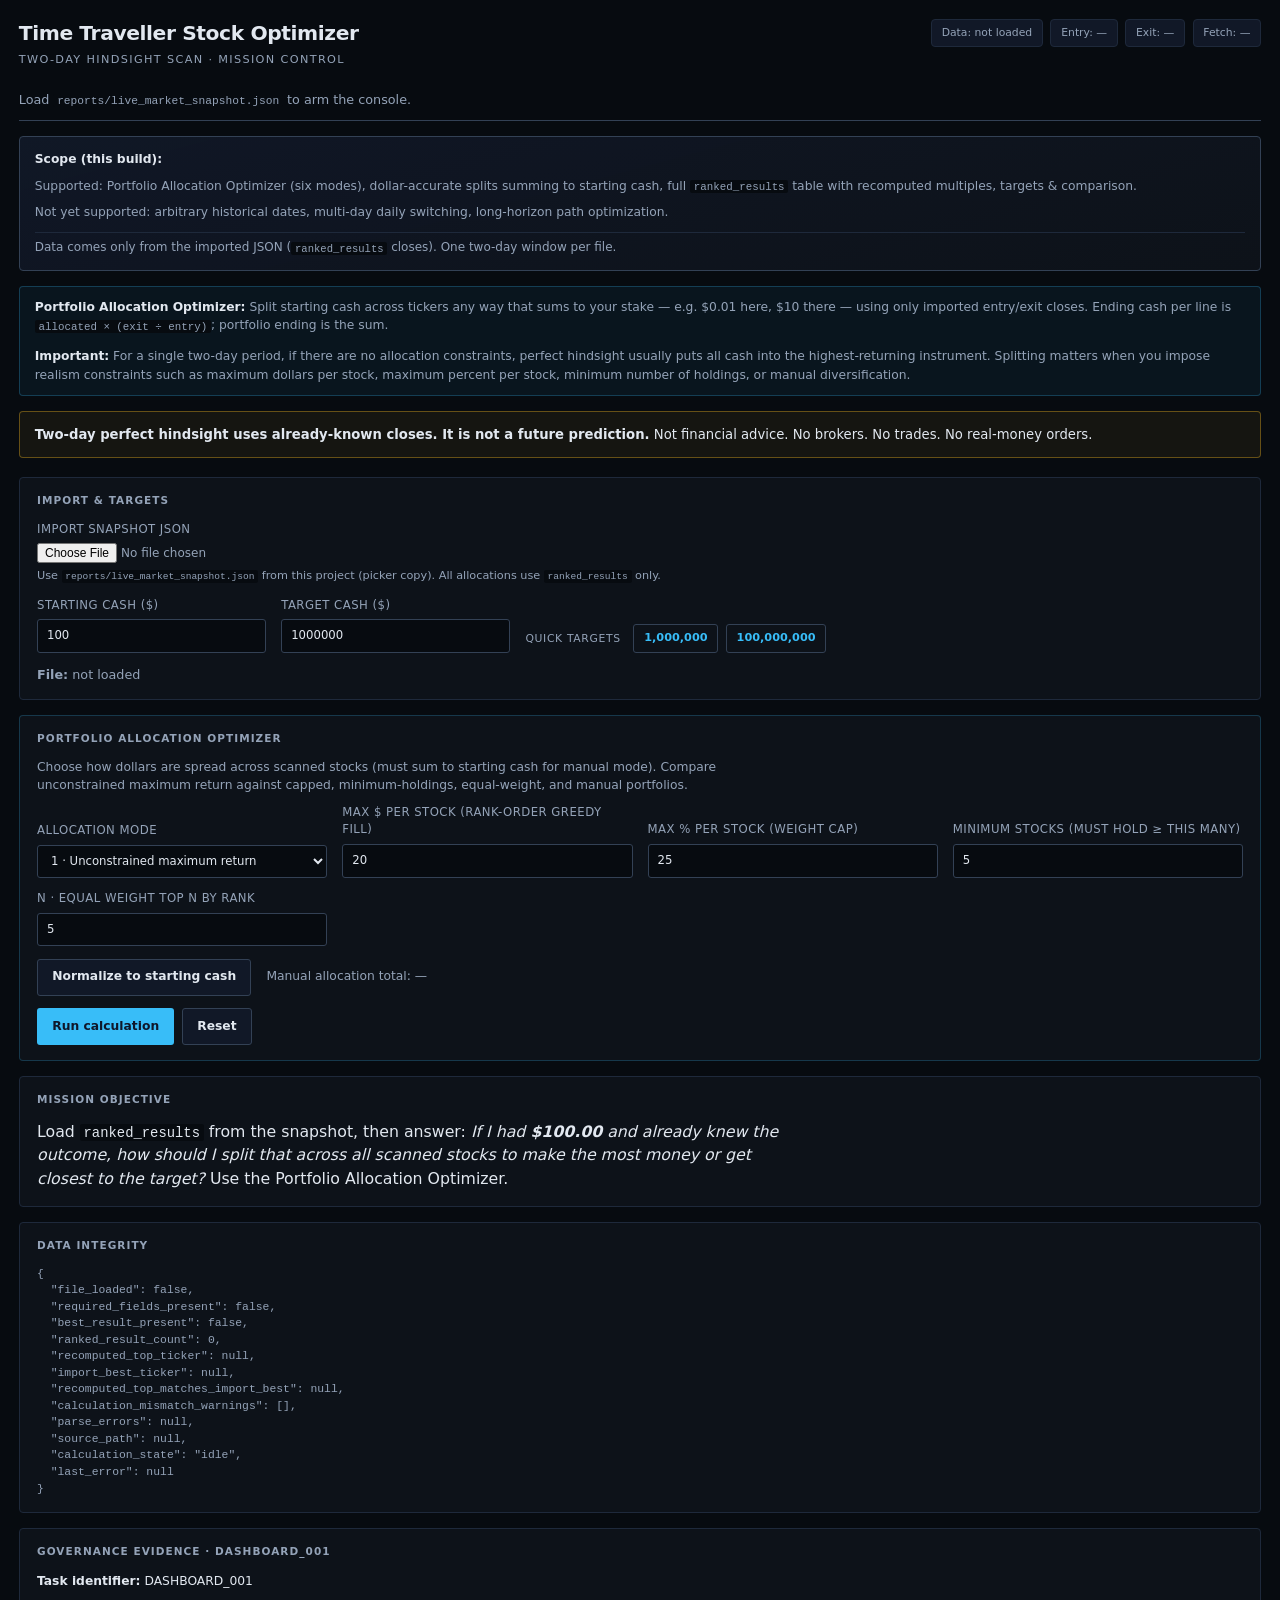
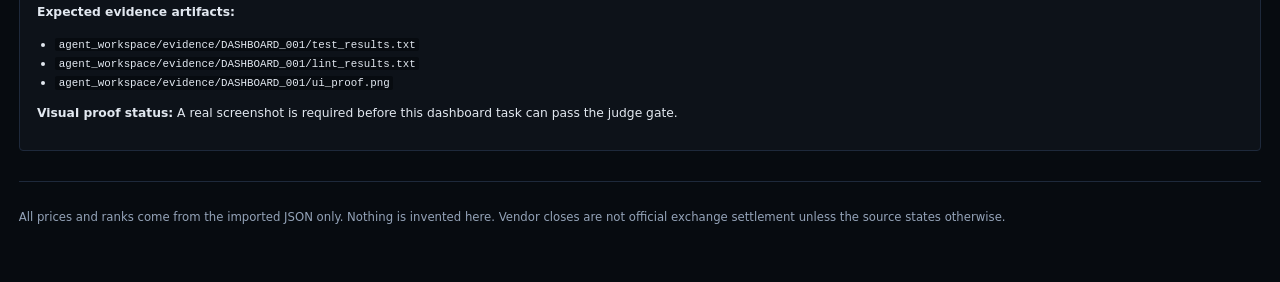
==== web/index.html @ 2f9b4050 "DASHBOARD_001: add target failure analysis and search-harder panel Co-authored-by: Cursor <cursorage" ====
<!DOCTYPE html>
<html lang="en">
<head>
  <meta charset="utf-8" />
  <meta name="viewport" content="width=device-width, initial-scale=1" />
  <title>Time Traveller Stock Optimizer · Portfolio Allocation</title>
  <link rel="stylesheet" href="./styles.css" />
</head>
<body class="war-room">
  <a class="skip-link" href="#main-controls">Skip to controls</a>

  <header class="command-header" id="commandHeader">
    <div class="command-header-top">
      <div class="brand-lockup">
        <div class="brand-title">Time Traveller Stock Optimizer</div>
        <div class="brand-sub">Two-Day Hindsight Scan · Mission control</div>
      </div>
      <div class="command-header-chips" id="commandHeaderChips"></div>
      <div class="command-header-meta" id="commandHeaderMeta"></div>
    </div>
    <p class="universe-line" id="universeSummary">Load <code>reports/live_market_snapshot.json</code> to arm the console.</p>
  </header>

  <section class="banner-scope" id="scopeBanner" role="status">
    <div class="banner-scope-inner">
      <strong>Scope (this build):</strong>
      <span class="scope-supported">
        Supported: Portfolio Allocation Optimizer (six modes), dollar-accurate splits summing to starting cash, full <code>ranked_results</code> table with recomputed multiples, targets &amp; comparison.
      </span>
      <span class="scope-unsupported">
        Not yet supported: arbitrary historical dates, multi-day daily switching, long-horizon path optimization.
      </span>
      <span class="scope-note">
        Data comes only from the imported JSON (<code>ranked_results</code> closes). One two-day window per file.
      </span>
    </div>
  </section>

  <section class="banner-split-math" role="note">
    <p class="banner-lead">
      <strong>Portfolio Allocation Optimizer:</strong>
      Split starting cash across tickers any way that sums to your stake — e.g. $0.01 here, $10 there — using only imported entry/exit closes. Ending cash per line is <code>allocated × (exit ÷ entry)</code>; portfolio ending is the sum.
    </p>
    <p>
      <strong>Important:</strong> For a single two-day period, if there are no allocation constraints, perfect hindsight usually puts all cash into the highest-returning instrument.
      Splitting matters when you impose realism constraints such as maximum dollars per stock, maximum percent per stock, minimum number of holdings, or manual diversification.
    </p>
  </section>

  <section class="banner-hindsight" role="alert">
    <strong>Two-day perfect hindsight uses already-known closes. It is not a future prediction.</strong>
    Not financial advice. No brokers. No trades. No real-money orders.
  </section>

  <main id="main-controls">
    <section class="panel panel-controls" aria-labelledby="import-heading">
      <h2 id="import-heading" class="panel-heading">Import &amp; targets</h2>
      <div class="controls-grid controls-grid-tight">
        <label class="ctl-file ctl-file-span">
          Import snapshot JSON
          <input type="file" id="fileInput" accept=".json,application/json" />
          <span class="ctl-hint">
            Use <code>reports/live_market_snapshot.json</code> from this project (picker copy). All allocations use <code>ranked_results</code> only.
          </span>
        </label>
        <label>
          Starting cash ($)
          <input type="number" id="startCash" value="100" min="0.01" step="any" />
        </label>
        <label>
          Target cash ($)
          <input type="number" id="targetCash" value="1000000" min="0.01" step="any" />
        </label>
        <div class="quick-targets">
          <span class="quick-label">Quick targets</span>
          <button type="button" class="btn btn-ghost" id="btnTarget1M">1,000,000</button>
          <button type="button" class="btn btn-ghost" id="btnTarget100M">100,000,000</button>
        </div>
      </div>
      <p class="load-status" id="loadStatus"><strong>File:</strong> not loaded</p>
    </section>

    <section class="panel panel-controls panel-optimizer" aria-labelledby="optimizer-heading">
      <h2 id="optimizer-heading" class="panel-heading">Portfolio Allocation Optimizer</h2>
      <p class="panel-sub optimizer-intro">
        Choose how dollars are spread across scanned stocks (must sum to starting cash for manual mode). Compare unconstrained maximum return against capped, minimum-holdings, equal-weight, and manual portfolios.
      </p>
      <div class="controls-grid controls-grid-wide">
        <label>
          Allocation mode
          <select id="allocMode">
            <option value="unconstrained_max">1 · Unconstrained maximum return</option>
            <option value="max_dollars">2 · Maximum dollars per stock</option>
            <option value="max_pct">3 · Maximum percent per stock</option>
            <option value="min_stocks">4 · Minimum number of stocks</option>
            <option value="equal">5 · Equal weight top N</option>
            <option value="manual">6 · Manual allocation ($)</option>
          </select>
        </label>
        <label id="wrapAllocMaxDollars">
          Max $ per stock (rank-order greedy fill)
          <input type="number" id="allocMaxDollars" value="20" min="0.01" step="any" />
        </label>
        <label id="wrapAllocMaxPct">
          Max % per stock (weight cap)
          <input type="number" id="allocMaxPct" value="25" min="0.01" max="100" step="0.1" />
        </label>
        <label id="wrapAllocMinStocks">
          Minimum stocks (must hold ≥ this many)
          <input type="number" id="allocMinStocks" value="5" min="1" step="1" />
        </label>
        <label id="wrapAllocTopN">
          N · equal weight top N by rank
          <input type="number" id="allocTopN" value="5" min="1" step="1" />
        </label>
        <div class="alloc-actions ctl-span">
          <button type="button" class="btn btn-secondary" id="btnNormalize">Normalize to starting cash</button>
          <span class="alloc-total" id="allocTotalDisplay">Manual allocation total: —</span>
          <span class="alloc-warn" id="allocWarn" hidden></span>
        </div>
        <div class="btn-row-actions ctl-span">
          <button type="button" class="btn btn-primary" id="btnRun">Run calculation</button>
          <button type="button" class="btn btn-secondary" id="btnReset">Reset</button>
        </div>
      </div>
    </section>

    <section class="panel panel-objective" id="missionObjectivePanel">
      <h2 class="panel-heading">Mission objective</h2>
      <p class="objective-lead" id="missionObjectiveText">
        Load the snapshot, then allocate starting cash across all scanned stocks using the optimizer.
      </p>
    </section>

    <section class="panel panel-hidden" id="comparisonSection">
      <h2 class="panel-heading">Allocation comparison (all modes)</h2>
      <p class="panel-sub">
        Same imported multiples as the ranked table. Largest allocation shows dollars to a single name under each method.
      </p>
      <div class="table-scroll">
        <table class="data-table dense" id="comparisonTable">
          <thead>
            <tr>
              <th>Method</th>
              <th># stocks</th>
              <th>Largest allocation ($)</th>
              <th>Ending cash</th>
              <th>Return multiple</th>
              <th>% return</th>
              <th>Target achieved</th>
              <th>Distance from target</th>
            </tr>
          </thead>
          <tbody id="comparisonBody"></tbody>
        </table>
      </div>
    </section>

    <section class="panel panel-hidden panel-target-any" id="targetAnyModeSection">
      <h2 class="panel-heading">Target · all modes</h2>
      <div id="targetAnyModeBanner" class="target-any-banner"></div>
    </section>

    <section class="panel panel-hidden panel-target-failure" id="targetFailureSection" aria-labelledby="target-failure-heading">
      <h2 id="target-failure-heading" class="panel-heading">Target failure analysis</h2>
      <p class="panel-sub">
        Below applies when your target cash is not met using only the imported two-day outcomes and the tested allocation rules.
      </p>
      <div id="targetFailureInner" class="target-failure-inner"></div>
    </section>

    <section class="panel panel-hidden panel-search-harder" id="searchHarderSection" aria-labelledby="search-harder-heading">
      <h2 id="search-harder-heading" class="panel-heading">What data would be needed to search harder?</h2>
      <p class="panel-sub">
        The dashboard does not implement these capabilities unless they are explicitly added as tasks. This is a checklist for future data or product scope, not an offer of functionality.
      </p>
      <ul class="search-harder-list">
        <li>Broader stock universe</li>
        <li>Penny stocks / microcaps if allowed</li>
        <li>Global equities</li>
        <li>Options data</li>
        <li>Leveraged products if explicitly allowed</li>
        <li>Intraday open/high/low/close data</li>
        <li>Longer date ranges</li>
        <li>Daily switching across many days</li>
        <li>Short-selling mode if explicitly allowed</li>
        <li>Leverage mode if explicitly allowed</li>
      </ul>
    </section>

    <section class="panel panel-hidden" id="bestCommandSection">
      <h2 class="panel-heading">Optimizer results</h2>
      <div id="bestCommandInner" class="optimizer-results-wrap"></div>
      <div id="calcWarnings" class="calc-warnings" hidden></div>
    </section>

    <section class="panel panel-hidden" id="allocationDetailSection">
      <h2 class="panel-heading">Allocation line items (active mode)</h2>
      <p class="panel-sub">
        <code>return_multiple = exit_close ÷ entry_close</code>;
        <code>ending_cash = allocated_cash × return_multiple</code>;
        <code>profit = ending_cash − allocated_cash</code>.
      </p>
      <div class="table-scroll">
        <table class="data-table dense data-table-wide" id="allocationDetailTable">
          <thead>
            <tr>
              <th>Ticker</th>
              <th>Name</th>
              <th>Rank</th>
              <th>Allocated ($)</th>
              <th>Alloc %</th>
              <th>Entry close</th>
              <th>Exit close</th>
              <th>Return multiple</th>
              <th>Ending ($)</th>
              <th>Profit ($)</th>
              <th>Caveats</th>
            </tr>
          </thead>
          <tbody id="allocationDetailBody"></tbody>
        </table>
      </div>
      <div id="allocationPortfolioSummary" class="allocation-portfolio-summary"></div>
    </section>

    <section class="panel panel-hidden" id="targetRealitySection">
      <h2 class="panel-heading">Target reality check (active mode)</h2>
      <div id="targetRealityInner" class="reality-grid"></div>
      <p class="target-status-line" id="targetStatusLine" aria-live="polite"></p>
      <p class="panel-sub target-million-note">
        Example: $100 → $1,000,000 requires a <strong>10,000×</strong> portfolio multiple (<code>target ÷ start</code>). The dashboard evaluates whether any comparison mode reaches the target using imported outcomes only.
      </p>
    </section>

    <section class="panel panel-hidden" id="rankedSection">
      <div class="ranked-toolbar">
        <h2 class="panel-heading inline-heading">Ranked results (full import)</h2>
        <label class="search-wrap">
          Highlight filter
          <input type="search" id="rankedSearch" placeholder="Filter rows (all rows stay in DOM)…" autocomplete="off" />
        </label>
        <label>
          Sort display by
          <select id="rankedSort">
            <option value="rank">Rank</option>
            <option value="ticker">Ticker (A–Z)</option>
            <option value="pct_desc">Percentage return (high → low)</option>
            <option value="cash_desc">Ending cash (high → low)</option>
          </select>
        </label>
      </div>
      <p class="ranked-note">Every <code>ranked_results</code> row is listed. Multiples are recomputed from imported closes. Enter <strong>Manual ($)</strong> when manual mode is selected; totals must match starting cash.</p>
      <div class="table-scroll table-scroll-tall">
        <table class="data-table dense" id="rankedTable">
          <thead>
            <tr>
              <th>Rank</th>
              <th>Ticker</th>
              <th>Name</th>
              <th>Exchange</th>
              <th>Entry close</th>
              <th>Exit close</th>
              <th>% return</th>
              <th>Return multiple</th>
              <th>Ending cash (100% hypothetical)</th>
              <th>Manual ($)</th>
              <th>Source</th>
              <th>Caveats</th>
            </tr>
          </thead>
          <tbody id="rankedBody"></tbody>
        </table>
      </div>
    </section>

    <section class="panel panel-hidden" id="sourceAuditSection">
      <h2 class="panel-heading">Source audit</h2>
      <div class="audit-columns" id="sourceAuditInner"></div>
    </section>

    <section class="panel panel-data-integrity">
      <h2 class="panel-heading">Data integrity</h2>
      <pre id="integrityBody" class="mono-block"></pre>
    </section>

    <section class="panel panel-governance">
      <h2 class="panel-heading">Governance evidence · DASHBOARD_001</h2>
      <div id="governanceInner" class="gov-grid"></div>
    </section>
  </main>

  <footer class="war-footer">
    <p>
      All prices and ranks come from the imported JSON only. Nothing is invented here.
      Vendor closes are not official exchange settlement unless the source states otherwise.
    </p>
  </footer>

  <script src="./app.js" defer></script>
</body>
</html>
---- web/styles.css ----
/* Time Traveller Stock Optimizer — war-room / mission-control dashboard */

:root {
  --bg-deep: #070b10;
  --bg-panel: #0d1219;
  --bg-elevated: #111827;
  --border: #1e293b;
  --border-accent: #334155;
  --text: #e2e8f0;
  --text-dim: #94a3b8;
  --accent: #38bdf8;
  --accent-dim: rgba(56, 189, 248, 0.12);
  --good: #34d399;
  --bad: #f87171;
  --warn: #fbbf24;
  --grid-gap: 1rem;
  font-family: "Segoe UI", system-ui, -apple-system, sans-serif;
  font-size: 15px;
  background: var(--bg-deep);
  color: var(--text);
  line-height: 1.45;
}

* {
  box-sizing: border-box;
}

body.war-room {
  margin: 0;
  min-height: 100vh;
  padding: 0 1.25rem 3rem;
}

.skip-link {
  position: absolute;
  left: -999px;
  top: auto;
  width: 1px;
  height: 1px;
  overflow: hidden;
}

.skip-link:focus {
  left: 8px;
  top: 8px;
  width: auto;
  height: auto;
  padding: 0.5rem 1rem;
  background: var(--accent);
  color: #0f172a;
  z-index: 999;
}

.command-header {
  padding: 1.25rem 0 0.75rem;
  border-bottom: 1px solid var(--border-accent);
  margin-bottom: 1rem;
}

.command-header-top {
  display: grid;
  grid-template-columns: 1fr auto;
  gap: 0.75rem 1.25rem;
  align-items: start;
}

@media (max-width: 960px) {
  .command-header-top {
    grid-template-columns: 1fr;
  }
}

.command-header-meta {
  grid-column: 1 / -1;
  font-size: 0.72rem;
  color: var(--text-dim);
  text-transform: uppercase;
  letter-spacing: 0.08em;
}

.header-meta-line {
  display: inline-block;
}

.ctl-file-span {
  grid-column: 1 / -1;
}

.brand-title {
  font-size: 1.35rem;
  font-weight: 700;
  letter-spacing: -0.02em;
}

.brand-sub {
  font-size: 0.75rem;
  text-transform: uppercase;
  letter-spacing: 0.12em;
  color: var(--text-dim);
  margin-top: 0.25rem;
}

.command-header-chips {
  display: flex;
  flex-wrap: wrap;
  gap: 0.5rem;
  justify-content: flex-end;
  justify-self: end;
  align-self: start;
}

.chip {
  font-size: 0.72rem;
  padding: 0.35rem 0.65rem;
  border-radius: 4px;
  border: 1px solid var(--border);
  background: var(--bg-elevated);
  color: var(--text-dim);
  font-variant-numeric: tabular-nums;
}

.chip-ok {
  border-color: rgba(52, 211, 153, 0.4);
  color: var(--good);
}

.chip-warn {
  border-color: rgba(251, 191, 36, 0.5);
  color: var(--warn);
}

.chip-bad {
  border-color: rgba(248, 113, 113, 0.5);
  color: var(--bad);
}

.universe-line {
  margin: 0.75rem 0 0;
  font-size: 0.85rem;
  color: var(--text-dim);
  max-width: 85ch;
}

.banner-scope {
  margin-bottom: 1rem;
  padding: 0.85rem 1rem;
  border: 1px solid var(--border-accent);
  background: linear-gradient(165deg, rgba(17, 24, 39, 0.95), var(--bg-panel));
  font-size: 0.82rem;
  border-radius: 4px;
  color: var(--text-dim);
  line-height: 1.55;
}

.banner-scope-inner {
  display: flex;
  flex-direction: column;
  gap: 0.5rem;
}

.banner-scope strong {
  color: var(--text);
}

.scope-supported,
.scope-unsupported,
.scope-note {
  display: block;
}

.scope-note {
  padding-top: 0.35rem;
  border-top: 1px solid var(--border);
  margin-top: 0.15rem;
  font-size: 0.8rem;
}

.banner-split-math {
  margin-bottom: 1rem;
  padding: 0.75rem 1rem;
  border: 1px solid rgba(56, 189, 248, 0.25);
  background: rgba(56, 189, 248, 0.06);
  font-size: 0.82rem;
  line-height: 1.5;
  border-radius: 4px;
  color: var(--text-dim);
}

.banner-split-math strong {
  color: var(--text);
}

.target-status-line {
  margin: 0.85rem 0 0;
  font-size: 0.92rem;
}

.status-ok {
  color: var(--good);
}

.status-no {
  color: var(--warn);
}

.banner-hindsight {
  margin-bottom: 1.25rem;
  padding: 0.85rem 1rem;
  border: 1px solid rgba(251, 191, 36, 0.35);
  background: rgba(251, 191, 36, 0.06);
  font-size: 0.88rem;
  border-radius: 4px;
}

main {
  max-width: 1600px;
  margin: 0 auto;
}

.panel {
  background: var(--bg-panel);
  border: 1px solid var(--border);
  border-radius: 4px;
  padding: 1rem 1.15rem;
  margin-bottom: 1rem;
}

.panel-hidden {
  display: none !important;
}

.panel-heading {
  margin: 0 0 0.85rem;
  font-size: 0.7rem;
  text-transform: uppercase;
  letter-spacing: 0.1em;
  color: var(--text-dim);
  font-weight: 600;
}

.inline-heading {
  display: inline-block;
  margin-right: 1rem;
  margin-bottom: 0.5rem;
}

.controls-grid {
  display: grid;
  grid-template-columns: repeat(auto-fill, minmax(200px, 1fr));
  gap: 0.85rem 1rem;
  align-items: end;
}

.controls-grid .ctl-span,
.alloc-actions.ctl-span {
  grid-column: 1 / -1;
}

.alloc-actions {
  display: flex;
  flex-wrap: wrap;
  align-items: center;
  gap: 0.65rem 1rem;
}

.alloc-total {
  font-size: 0.82rem;
  color: var(--text-dim);
  font-variant-numeric: tabular-nums;
}

.alloc-warn {
  font-size: 0.82rem;
  color: var(--warn);
}

.ranked-note {
  font-size: 0.78rem;
  color: var(--text-dim);
  margin: 0 0 0.5rem;
  max-width: 95ch;
}

.table-scroll-tall {
  max-height: min(70vh, 900px);
  overflow: auto;
}

.row-filter-hide {
  display: none;
}

.row-import-best td {
  box-shadow: inset 3px 0 0 var(--warn);
}

.row-recomputed-top td:first-child {
  box-shadow: inset 3px 0 0 var(--good);
}

.cell-muted {
  color: var(--text-dim);
  font-style: italic;
}

.active-mode-desc,
.weight-breakdown,
.split-note {
  margin: 0 0 0.65rem;
  font-size: 0.84rem;
  color: var(--text-dim);
  max-width: 90ch;
}

.split-note {
  color: var(--accent);
}

.proof-box {
  margin: 0 0 0.85rem;
  padding: 0.75rem 1rem;
  font-size: 0.84rem;
  line-height: 1.5;
  background: var(--accent-dim);
  border-left: 3px solid var(--accent);
  border-radius: 4px;
  max-width: 95ch;
  color: var(--text);
}

.proof-box p {
  margin: 0 0 0.5rem;
}

.proof-box p:last-child {
  margin-bottom: 0;
}

.allocation-portfolio-summary {
  margin-top: 0.65rem;
  padding-top: 0.55rem;
  border-top: 1px solid var(--border);
  font-size: 0.84rem;
  color: var(--text-dim);
}

.allocation-portfolio-summary p {
  margin: 0;
}

.panel-sub {
  margin: 0 0 0.75rem;
  font-size: 0.82rem;
  color: var(--text-dim);
}

.banner-split-math .banner-lead {
  margin: 0 0 0.65rem;
}

.banner-split-math p:last-child {
  margin-bottom: 0;
}

.controls-grid-tight {
  grid-template-columns: repeat(auto-fill, minmax(200px, 1fr));
}

.panel-optimizer {
  border-color: rgba(56, 189, 248, 0.22);
}

.optimizer-intro {
  margin-top: 0;
}

.optimizer-results-wrap {
  display: flex;
  flex-direction: column;
  gap: 0.75rem;
}

.best-single-block {
  padding: 0.65rem 0.85rem;
  border: 1px solid var(--border-accent);
  border-radius: 4px;
  background: var(--bg-elevated);
}

.optimizer-subhead {
  margin: 0 0 0.5rem;
  font-size: 0.92rem;
  font-weight: 600;
  color: var(--accent);
}

.metric-row {
  display: grid;
  grid-template-columns: repeat(auto-fill, minmax(140px, 1fr));
  gap: 0.5rem 1rem;
  margin: 0;
}

.metric-row dt {
  margin: 0;
  font-size: 0.65rem;
  text-transform: uppercase;
  letter-spacing: 0.06em;
  color: var(--text-dim);
}

.metric-row dd {
  margin: 0;
  font-weight: 600;
  font-variant-numeric: tabular-nums;
}

.target-any-banner .target-nohit {
  color: var(--warn);
}

.panel-target-failure {
  border-color: rgba(251, 191, 36, 0.28);
  background: linear-gradient(180deg, rgba(251, 191, 36, 0.05), var(--bg-panel));
}

.target-failure-inner {
  font-size: 0.84rem;
  line-height: 1.55;
  color: var(--text-dim);
}

.target-failure-callout {
  margin: 0 0 1rem;
  padding: 0.75rem 1rem;
  border-left: 3px solid var(--warn);
  background: rgba(251, 191, 36, 0.08);
  border-radius: 4px;
  color: var(--text);
  font-weight: 600;
}

.target-failure-metrics {
  display: grid;
  grid-template-columns: repeat(auto-fill, minmax(200px, 1fr));
  gap: 0.65rem;
  margin: 0 0 1rem;
}

.target-failure-metrics dl {
  margin: 0;
  padding: 0.55rem 0.65rem;
  background: var(--bg-deep);
  border: 1px solid var(--border);
  border-radius: 3px;
}

.target-failure-metrics dt {
  margin: 0;
  font-size: 0.65rem;
  text-transform: uppercase;
  letter-spacing: 0.06em;
  color: var(--text-dim);
}

.target-failure-metrics dd {
  margin: 0.25rem 0 0;
  font-weight: 600;
  font-variant-numeric: tabular-nums;
  word-break: break-word;
}

.target-failure-explain {
  margin: 0;
  padding: 0.75rem 1rem;
  border: 1px solid var(--border-accent);
  border-radius: 4px;
  background: var(--bg-elevated);
  font-size: 0.82rem;
  color: var(--text-dim);
}

.target-failure-explain strong {
  color: var(--text);
}

.panel-search-harder {
  border-color: rgba(56, 189, 248, 0.22);
}

.search-harder-list {
  margin: 0.35rem 0 0;
  padding-left: 1.25rem;
  font-size: 0.84rem;
  color: var(--text-dim);
  line-height: 1.65;
}

.search-harder-list li {
  margin: 0.2rem 0;
}

.target-success-note {
  margin: 0;
  padding: 0.65rem 0.85rem;
  border-left: 3px solid var(--good);
  background: rgba(52, 211, 153, 0.07);
  border-radius: 4px;
  font-size: 0.84rem;
  color: var(--text-dim);
}

.target-success-note strong {
  color: var(--good);
}

.target-hit-mode {
  margin: 0.5rem 0 0;
  padding-left: 0.6rem;
  border-left: 2px solid var(--good);
}

.manual-dollar-input {
  width: 6.5rem;
  max-width: 100%;
  padding: 0.2rem 0.35rem;
  font-size: 0.72rem;
  background: var(--bg-deep);
  border: 1px solid var(--border);
  color: var(--text);
  border-radius: 3px;
}

.data-table-wide {
  min-width: 920px;
}

.target-million-note {
  margin-top: 0.75rem;
}

.controls-grid-wide {
  grid-template-columns: repeat(auto-fill, minmax(240px, 1fr));
}

.mode-gate-note {
  margin: 0.65rem 0 0;
  padding: 0.55rem 0.65rem;
  border-left: 3px solid var(--accent);
  background: var(--accent-dim);
  font-size: 0.82rem;
  color: var(--text-dim);
}

.panel-sub {
  margin: 0 0 0.65rem;
  font-size: 0.82rem;
  color: var(--text-dim);
  max-width: 90ch;
}

.ranked-scope-note {
  font-size: 0.72rem;
  color: var(--text-dim);
  width: 100%;
  flex-basis: 100%;
}

.calc-plain {
  margin: 0;
  font-size: 0.88rem;
  color: var(--text-dim);
  line-height: 1.45;
}

.data-table-path {
  font-size: 0.7rem;
}

.data-table-path th,
.data-table-path td {
  white-space: nowrap;
}

.data-table-path td:last-child {
  white-space: normal;
  max-width: 12rem;
}

.controls-grid label,
.ctl-file {
  display: flex;
  flex-direction: column;
  gap: 0.35rem;
  font-size: 0.78rem;
  color: var(--text-dim);
  text-transform: uppercase;
  letter-spacing: 0.04em;
}

.ctl-hint {
  text-transform: none;
  letter-spacing: 0;
  font-size: 0.75rem;
  color: var(--text-dim);
  line-height: 1.35;
}

.ctl-hint code {
  font-size: 0.85em;
}

input,
select,
button {
  font: inherit;
}

input[type="file"] {
  font-size: 0.8rem;
}

input[type="number"],
input[type="search"],
select {
  padding: 0.5rem 0.6rem;
  border-radius: 3px;
  border: 1px solid var(--border-accent);
  background: var(--bg-deep);
  color: var(--text);
}

.quick-targets {
  display: flex;
  flex-wrap: wrap;
  align-items: center;
  gap: 0.5rem;
  grid-column: span 2;
}

.quick-label {
  font-size: 0.72rem;
  color: var(--text-dim);
  text-transform: uppercase;
  letter-spacing: 0.06em;
  margin-right: 0.35rem;
}

.btn-row-actions {
  display: flex;
  flex-wrap: wrap;
  gap: 0.5rem;
  grid-column: 1 / -1;
}

.btn {
  cursor: pointer;
  padding: 0.55rem 0.95rem;
  border-radius: 3px;
  font-weight: 600;
  font-size: 0.82rem;
  border: 1px solid transparent;
}

.btn-primary {
  background: var(--accent);
  color: #0f172a;
}

.btn-primary:hover {
  filter: brightness(1.06);
}

.btn-secondary {
  background: var(--bg-elevated);
  border-color: var(--border-accent);
  color: var(--text);
}

.btn-secondary:hover {
  border-color: var(--accent);
}

.btn-ghost {
  background: transparent;
  border-color: var(--border-accent);
  color: var(--accent);
  padding: 0.35rem 0.65rem;
  font-size: 0.75rem;
}

.load-status {
  margin: 0.85rem 0 0;
  font-size: 0.85rem;
  color: var(--text-dim);
}

.objective-lead {
  margin: 0;
  font-size: 1.05rem;
  line-height: 1.5;
  max-width: 75ch;
}

.command-center-grid,
.reality-grid {
  display: grid;
  grid-template-columns: repeat(auto-fill, minmax(160px, 1fr));
  gap: 0.65rem;
}

.metric-card {
  background: var(--bg-deep);
  border: 1px solid var(--border);
  border-radius: 3px;
  padding: 0.65rem 0.75rem;
}

.metric-card dt {
  margin: 0;
  font-size: 0.65rem;
  text-transform: uppercase;
  letter-spacing: 0.06em;
  color: var(--text-dim);
}

.metric-card dd {
  margin: 0.25rem 0 0;
  font-weight: 600;
  font-variant-numeric: tabular-nums;
  word-break: break-word;
}

.metric-card.metric-hero {
  grid-column: span 2;
  border-color: rgba(52, 211, 153, 0.35);
  background: rgba(52, 211, 153, 0.05);
}

.metric-card.metric-hero dd {
  font-size: 1.15rem;
  color: var(--good);
}

.calc-warnings {
  margin-top: 0.85rem;
  padding: 0.75rem;
  border: 1px dashed var(--warn);
  border-radius: 3px;
  font-size: 0.82rem;
  color: var(--warn);
}

.table-scroll {
  overflow-x: auto;
  margin-top: 0.5rem;
}

.data-table {
  width: 100%;
  border-collapse: collapse;
  font-size: 0.76rem;
}

.data-table.dense {
  font-size: 0.72rem;
}

.data-table th,
.data-table td {
  padding: 0.45rem 0.5rem;
  border-bottom: 1px solid var(--border);
  text-align: left;
  vertical-align: top;
}

.data-table th {
  color: var(--text-dim);
  font-weight: 600;
  font-size: 0.68rem;
  text-transform: uppercase;
  letter-spacing: 0.04em;
  white-space: nowrap;
}

.data-table tbody tr:hover {
  background: rgba(255, 255, 255, 0.02);
}

.row-best td {
  background: rgba(52, 211, 153, 0.06);
}

.data-table td:last-child {
  white-space: normal;
  max-width: 14rem;
  font-size: 0.68rem;
}

.ranked-toolbar {
  display: flex;
  flex-wrap: wrap;
  align-items: flex-end;
  gap: 0.75rem 1.25rem;
  margin-bottom: 0.5rem;
}

.search-wrap input {
  min-width: 200px;
}

.mono-block {
  margin: 0;
  font-size: 0.76rem;
  color: var(--text-dim);
  white-space: pre-wrap;
  word-break: break-word;
  font-family: ui-monospace, "Cascadia Mono", Consolas, monospace;
}

.audit-columns {
  display: grid;
  grid-template-columns: 1fr 1fr;
  gap: 1.25rem;
  font-size: 0.85rem;
}

@media (max-width: 900px) {
  .audit-columns {
    grid-template-columns: 1fr;
  }
}

.audit-columns h3 {
  margin: 0 0 0.5rem;
  font-size: 0.75rem;
  text-transform: uppercase;
  color: var(--text-dim);
}

.audit-columns ul {
  margin: 0;
  padding-left: 1.1rem;
}

.audit-columns a {
  color: var(--accent);
}

.gov-grid {
  font-size: 0.82rem;
  line-height: 1.55;
}

.gov-grid ul {
  margin: 0.35rem 0 0;
  padding-left: 1.2rem;
}

.gov-warn {
  margin-top: 0.75rem;
  padding: 0.65rem 0.75rem;
  border-left: 3px solid var(--warn);
  background: rgba(251, 191, 36, 0.06);
  color: var(--text-dim);
}

.war-footer {
  max-width: 1600px;
  margin: 2rem auto 0;
  padding-top: 1rem;
  border-top: 1px solid var(--border);
  font-size: 0.78rem;
  color: var(--text-dim);
}

code {
  font-family: ui-monospace, Consolas, monospace;
  font-size: 0.88em;
  background: var(--bg-deep);
  padding: 0.05rem 0.25rem;
  border-radius: 2px;
}

.caveats-list {
  margin: 0;
  padding-left: 1rem;
}

.caveats-list li {
  margin: 0.15rem 0;
}
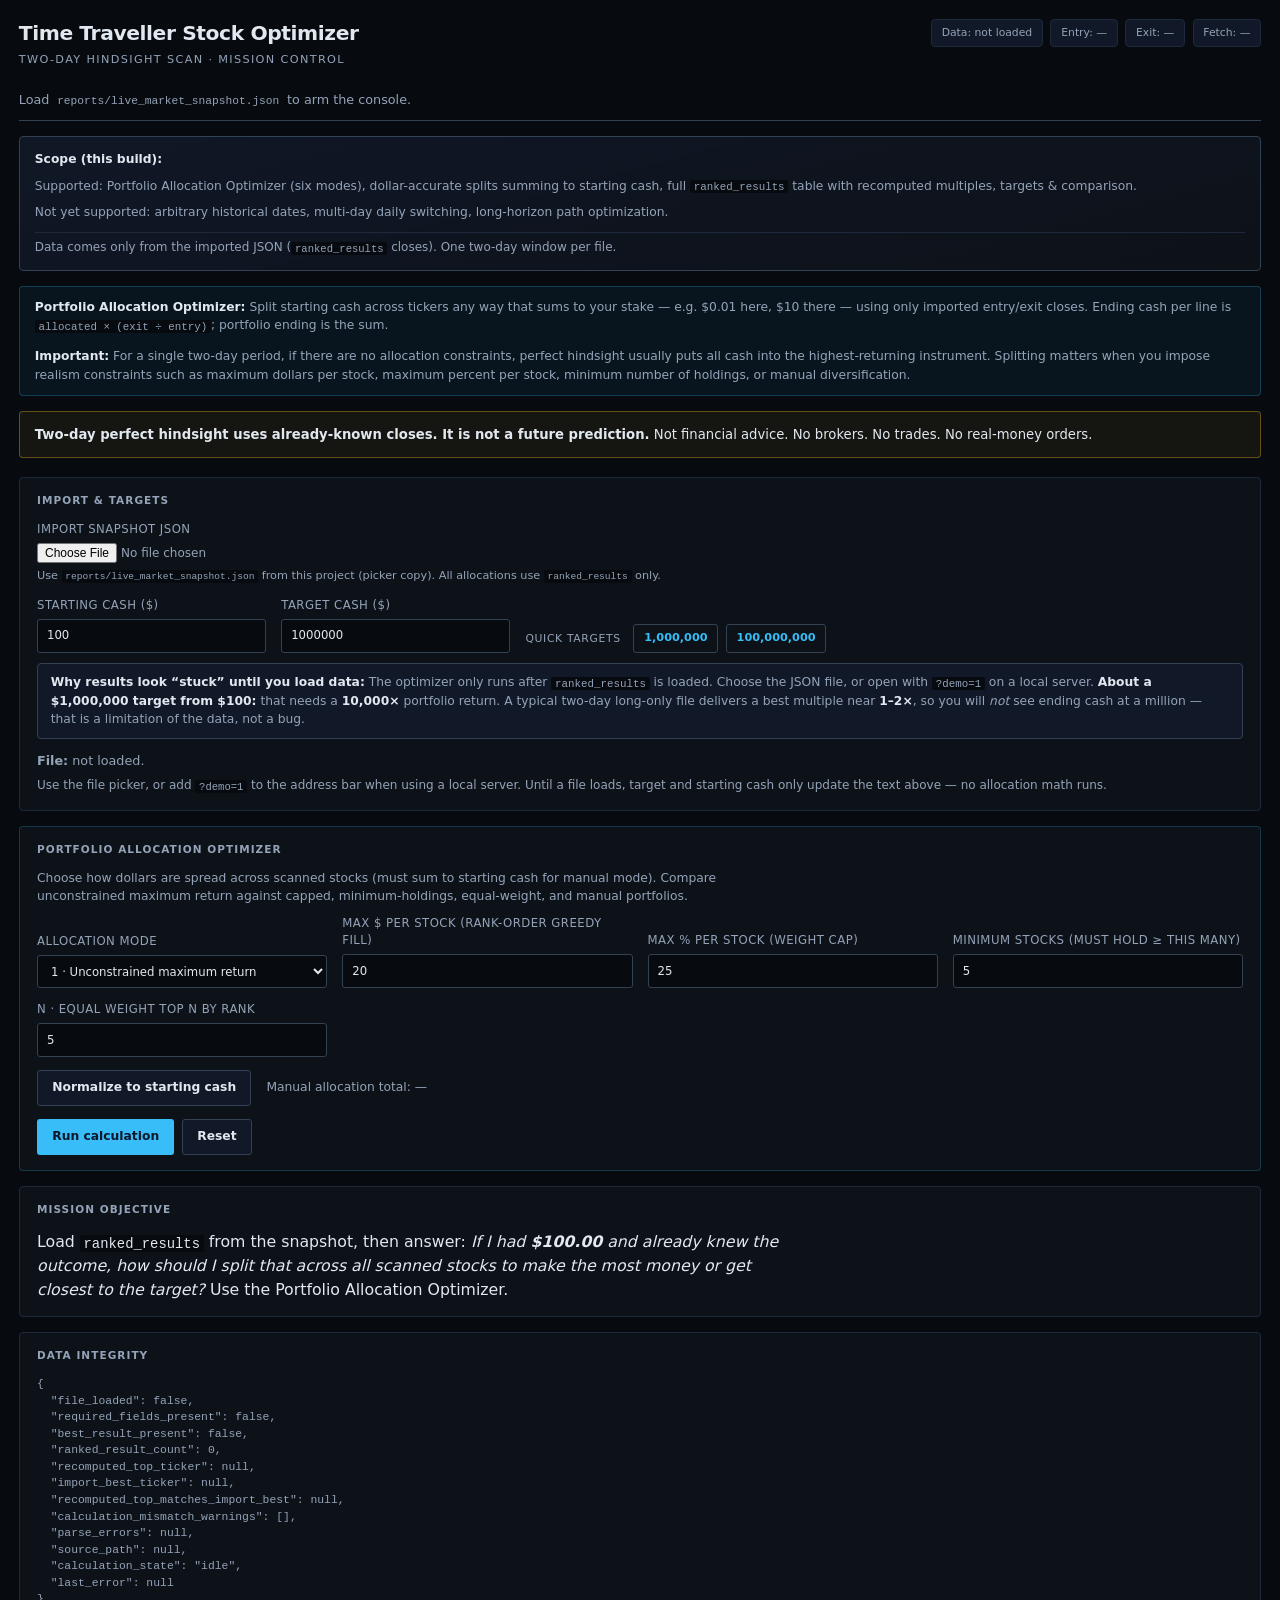
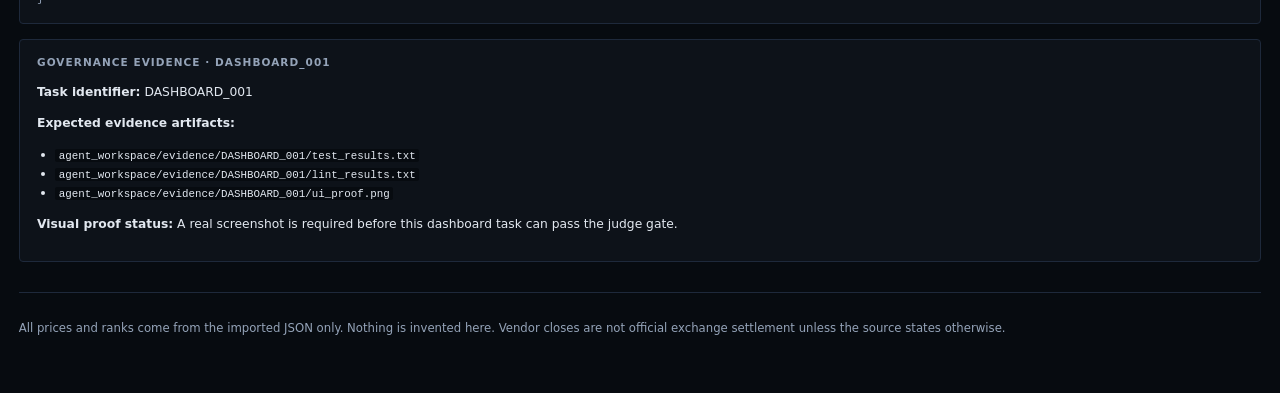
==== commit b3dcf3e4: "DASHBOARD_001: align Target Failure Analysis with nine-point spec Co-authored-by: Cursor <cursoragen" ====
--- a/web/index.html
+++ b/web/index.html
@@ -20,6 +20,8 @@
     </div>
     <p class="universe-line" id="universeSummary">Load <code>reports/live_market_snapshot.json</code> to arm the console.</p>
   </header>
+
+  <section class="banner-goal-reality panel-hidden" id="goalRealityBanner" role="region" aria-label="Goal versus maximum achievable in loaded data"></section>
 
   <section class="banner-scope" id="scopeBanner" role="status">
     <div class="banner-scope-inner">
@@ -77,6 +79,7 @@
           <button type="button" class="btn btn-ghost" id="btnTarget100M">100,000,000</button>
         </div>
       </div>
+      <p class="import-expectations" id="importExpectations" role="status"></p>
       <p class="load-status" id="loadStatus"><strong>File:</strong> not loaded</p>
     </section>
 
@@ -162,7 +165,7 @@
     </section>
 
     <section class="panel panel-hidden panel-target-failure" id="targetFailureSection" aria-labelledby="target-failure-heading">
-      <h2 id="target-failure-heading" class="panel-heading">Target failure analysis</h2>
+      <h2 id="target-failure-heading" class="panel-heading">Target Failure Analysis</h2>
       <p class="panel-sub">
         Below applies when your target cash is not met using only the imported two-day outcomes and the tested allocation rules.
       </p>
--- a/web/styles.css
+++ b/web/styles.css
@@ -141,6 +141,41 @@
   max-width: 85ch;
 }
 
+.banner-goal-reality {
+  margin-bottom: 1rem;
+  padding: 0.85rem 1rem;
+  border: 1px solid rgba(248, 113, 113, 0.35);
+  background: rgba(248, 113, 113, 0.07);
+  border-radius: 4px;
+  font-size: 0.84rem;
+  line-height: 1.55;
+  color: var(--text-dim);
+  max-width: 1600px;
+  margin-left: auto;
+  margin-right: auto;
+}
+
+.banner-goal-reality p {
+  margin: 0 0 0.65rem;
+}
+
+.banner-goal-reality p:last-child {
+  margin-bottom: 0;
+}
+
+.banner-goal-reality strong {
+  color: var(--text);
+}
+
+.goal-reality-inner .goal-tag {
+  font-size: 0.72rem;
+  text-transform: uppercase;
+  letter-spacing: 0.08em;
+  color: var(--bad);
+  display: block;
+  margin-bottom: 0.45rem;
+}
+
 .banner-scope {
   margin-bottom: 1rem;
   padding: 0.85rem 1rem;
@@ -484,6 +519,18 @@
   color: var(--text);
 }
 
+.target-failure-intro {
+  margin: 0 0 0.75rem;
+  font-size: 0.84rem;
+  color: var(--text-dim);
+}
+
+.metric-hint {
+  font-weight: 400;
+  font-size: 0.78rem;
+  color: var(--text-dim);
+}
+
 .panel-search-harder {
   border-color: rgba(56, 189, 248, 0.22);
 }
@@ -695,6 +742,43 @@
   color: var(--text-dim);
 }
 
+.load-status .load-err {
+  margin: 0.5rem 0 0;
+  padding: 0.6rem 0.75rem;
+  border-left: 3px solid var(--bad);
+  background: rgba(248, 113, 113, 0.08);
+  color: var(--text);
+  font-size: 0.84rem;
+  line-height: 1.45;
+}
+
+.load-pending {
+  color: var(--accent);
+}
+
+.load-hint {
+  display: block;
+  margin-top: 0.45rem;
+  font-size: 0.8rem;
+  color: var(--text-dim);
+  line-height: 1.45;
+}
+
+.import-expectations {
+  margin: 0.65rem 0 0;
+  padding: 0.65rem 0.85rem;
+  font-size: 0.82rem;
+  line-height: 1.5;
+  color: var(--text-dim);
+  border: 1px solid var(--border-accent);
+  border-radius: 4px;
+  background: var(--bg-elevated);
+}
+
+.import-expectations strong {
+  color: var(--text);
+}
+
 .objective-lead {
   margin: 0;
   font-size: 1.05rem;
